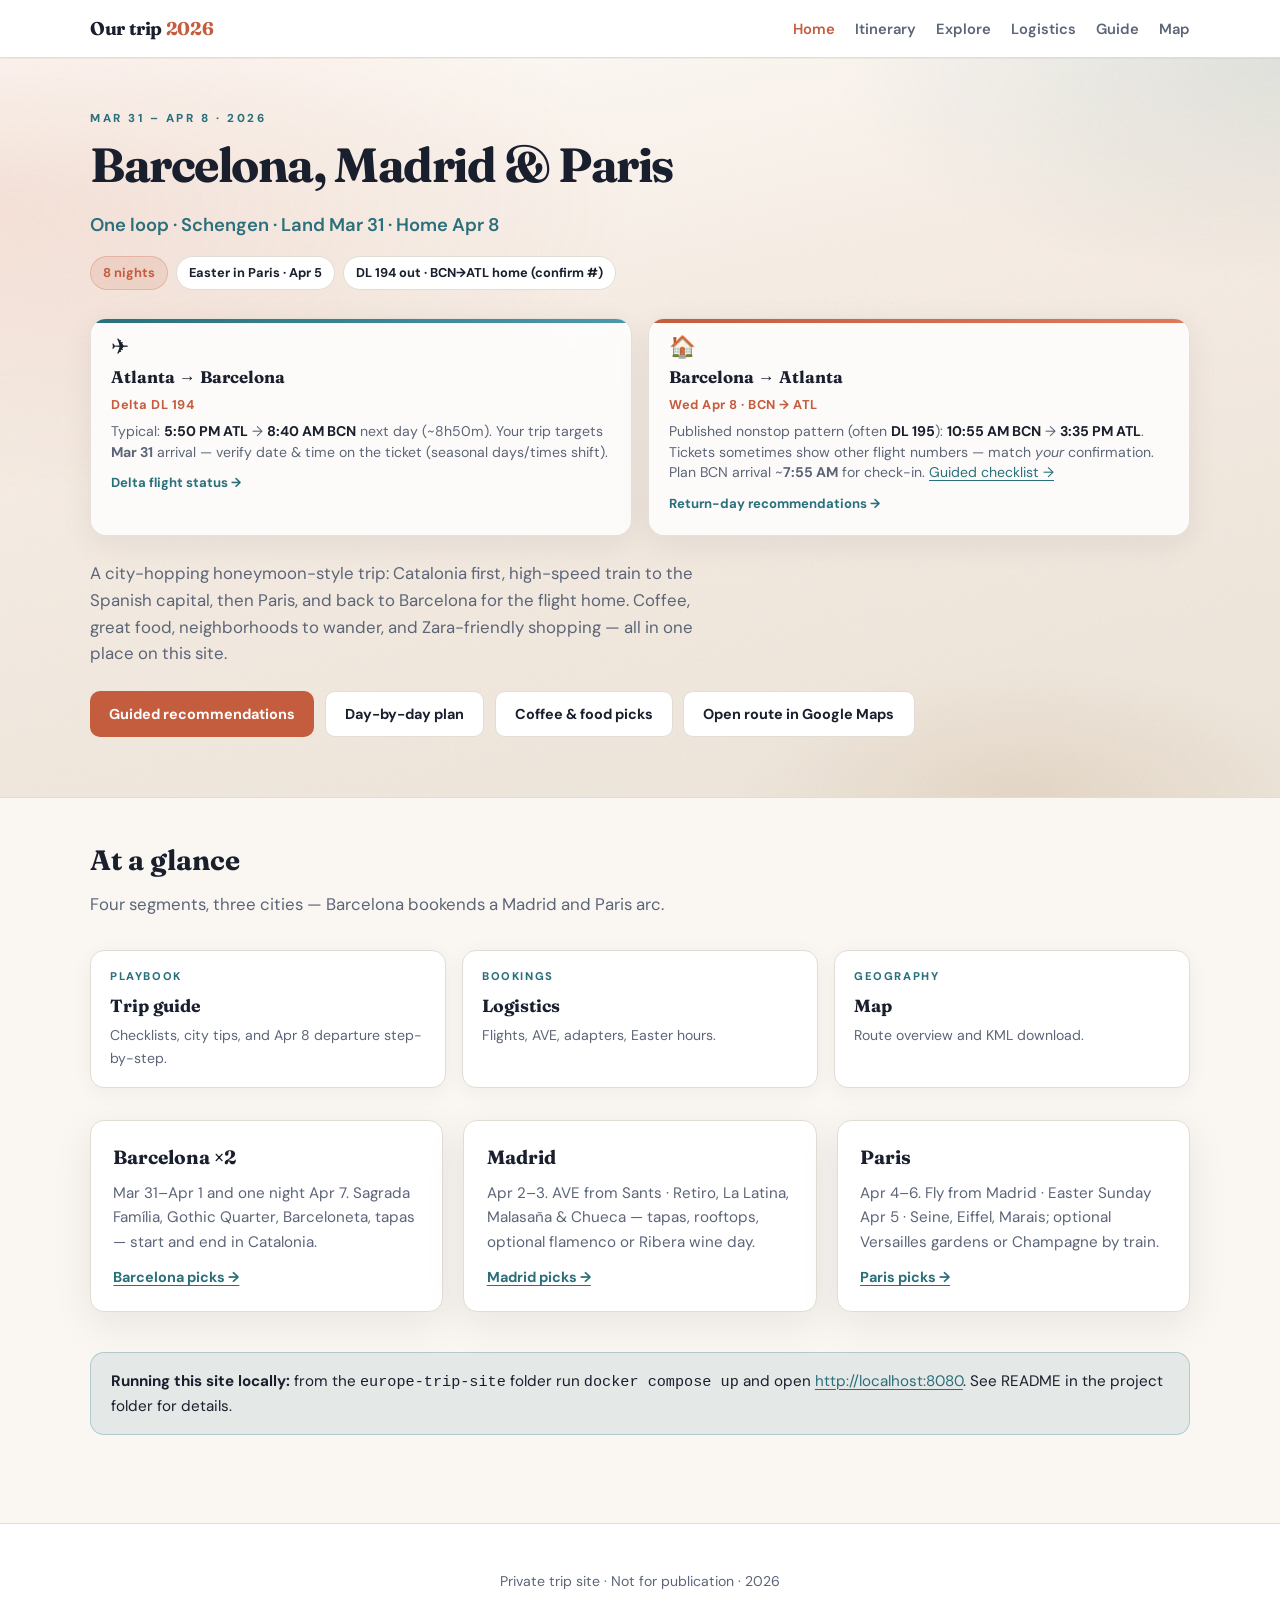
==== public/index.html @ 6568777d "Add web-sourced flight times (FlightMapper): DL194, DL195 BCN-ATL; clarify DL95 vs DL195 Made-with: " ====
<!DOCTYPE html>
<html lang="en">
<head>
  <meta charset="UTF-8" />
  <meta name="viewport" content="width=device-width, initial-scale=1" />
  <meta name="description" content="Barcelona, Madrid & Paris — Mar 31–Apr 8. Itinerary, spots, and logistics." />
  <title>Our trip — Barcelona · Madrid · Paris</title>
  <link rel="preconnect" href="https://fonts.googleapis.com" />
  <link rel="preconnect" href="https://fonts.gstatic.com" crossorigin />
  <link href="https://fonts.googleapis.com/css2?family=DM+Sans:ital,opsz,wght@0,9..40,400;0,9..40,600;0,9..40,700&family=Fraunces:opsz,wght@9..144,600;9..144,700&display=swap" rel="stylesheet" />
  <link rel="stylesheet" href="css/main.css" />
</head>
<body>
  <header class="site-header">
    <div class="site-header__inner">
      <a class="logo" href="index.html">Our trip <span>2026</span></a>
      <button type="button" class="nav-toggle" aria-expanded="false" aria-controls="site-nav">Menu</button>
      <nav class="site-nav" id="site-nav" aria-label="Main">
        <ul>
          <li><a href="index.html" aria-current="page">Home</a></li>
          <li><a href="itinerary.html">Itinerary</a></li>
          <li><a href="explore.html">Explore</a></li>
          <li><a href="logistics.html">Logistics</a></li>
          <li><a href="guide.html">Guide</a></li>
          <li><a href="map.html">Map</a></li>
        </ul>
      </nav>
    </div>
  </header>

  <section class="hero hero--rich">
    <div class="wrap">
      <p class="hero__eyebrow">Mar 31 – Apr 8 · 2026</p>
      <h1>Barcelona, Madrid &amp; Paris</h1>
      <p class="hero__route">One loop · Schengen · Land Mar 31 · Home Apr 8</p>
      <div class="hero__meta">
        <span class="tag tag--accent">8 nights</span>
        <span class="tag">Easter in Paris · Apr 5</span>
        <span class="tag">DL 194 out · BCN→ATL home (confirm #)</span>
      </div>
      <div class="hero__flights" aria-label="Main flights">
        <article class="flight-card flight-card--out">
          <div class="flight-card__icon" aria-hidden="true">✈</div>
          <div class="flight-card__route">Atlanta → Barcelona</div>
          <div class="flight-card__meta">Delta DL 194</div>
          <p class="flight-card__detail">Typical: <strong style="color:var(--ink)">5:50 PM ATL</strong> → <strong style="color:var(--ink)">8:40 AM BCN</strong> next day (~8h50m). Your trip targets <strong>Mar 31</strong> arrival — verify date &amp; time on the ticket (seasonal days/times shift).</p>
          <a class="flight-card__link" href="https://www.delta.com/flight-status/search" target="_blank" rel="noopener">Delta flight status →</a>
        </article>
        <article class="flight-card flight-card--home">
          <div class="flight-card__icon" aria-hidden="true">🏠</div>
          <div class="flight-card__route">Barcelona → Atlanta</div>
          <div class="flight-card__meta">Wed Apr 8 · BCN → ATL</div>
          <p class="flight-card__detail">Published nonstop pattern (often <strong style="color:var(--ink)">DL 195</strong>): <strong style="color:var(--ink)">10:55 AM BCN</strong> → <strong style="color:var(--ink)">3:35 PM ATL</strong>. Tickets sometimes show other flight numbers — match <em>your</em> confirmation. Plan BCN arrival ~<strong>7:55 AM</strong> for check-in. <a href="guide.html#apr8">Guided checklist →</a></p>
          <a class="flight-card__link" href="guide.html#apr8">Return-day recommendations →</a>
        </article>
      </div>
      <p class="hero__lead">
        A city-hopping honeymoon-style trip: Catalonia first, high-speed train to the Spanish capital, then Paris, and back to Barcelona for the flight home. Coffee, great food, neighborhoods to wander, and Zara-friendly shopping — all in one place on this site.
      </p>
      <div class="btn-row">
        <a class="btn btn--primary" href="guide.html">Guided recommendations</a>
        <a class="btn btn--ghost" href="itinerary.html">Day-by-day plan</a>
        <a class="btn btn--ghost" href="explore.html">Coffee &amp; food picks</a>
        <a class="btn btn--ghost" href="https://www.google.com/maps/dir/Barcelona,+Spain/Madrid,+Spain/Paris,+France/Barcelona,+Spain" target="_blank" rel="noopener">Open route in Google Maps</a>
      </div>
    </div>
  </section>

  <main>
    <div class="wrap">
      <h2 class="section-title">At a glance</h2>
      <p class="section-lead">Four segments, three cities — Barcelona bookends a Madrid and Paris arc.</p>

      <div class="index-strip">
        <a class="strip-card" href="guide.html">
          <div class="strip-card__label">Playbook</div>
          <div class="strip-card__title">Trip guide</div>
          <p>Checklists, city tips, and Apr 8 departure step-by-step.</p>
        </a>
        <a class="strip-card" href="logistics.html">
          <div class="strip-card__label">Bookings</div>
          <div class="strip-card__title">Logistics</div>
          <p>Flights, AVE, adapters, Easter hours.</p>
        </a>
        <a class="strip-card" href="map.html">
          <div class="strip-card__label">Geography</div>
          <div class="strip-card__title">Map</div>
          <p>Route overview and KML download.</p>
        </a>
      </div>

      <div class="grid-3">
        <article class="card">
          <h3>Barcelona ×2</h3>
          <p>Mar 31–Apr 1 and one night Apr 7. Sagrada Família, Gothic Quarter, Barceloneta, tapas — start and end in Catalonia.</p>
          <a class="card__link" href="explore.html#barcelona">Barcelona picks →</a>
        </article>
        <article class="card">
          <h3>Madrid</h3>
          <p>Apr 2–3. AVE from Sants · Retiro, La Latina, Malasaña &amp; Chueca — tapas, rooftops, optional flamenco or Ribera wine day.</p>
          <a class="card__link" href="explore.html#madrid">Madrid picks →</a>
        </article>
        <article class="card">
          <h3>Paris</h3>
          <p>Apr 4–6. Fly from Madrid · Easter Sunday Apr 5 · Seine, Eiffel, Marais; optional Versailles gardens or Champagne by train.</p>
          <a class="card__link" href="explore.html#paris">Paris picks →</a>
        </article>
      </div>

      <div class="callout callout--info">
        <strong>Running this site locally:</strong> from the <code>europe-trip-site</code> folder run <code>docker compose up</code> and open <a href="http://localhost:8080">http://localhost:8080</a>. See README in the project folder for details.
      </div>
    </div>
  </main>

  <footer class="site-footer">
    <div class="wrap">
      <p>Private trip site · Not for publication · <span id="js-year"></span></p>
    </div>
  </footer>
  <script src="js/main.js"></script>
</body>
</html>
---- public/css/main.css ----
/* Europe trip — editorial travel site */
:root {
  --bg: #faf7f2;
  --bg-card: #ffffff;
  --ink: #1a1f2e;
  --muted: #5c6578;
  --line: #e2ddd4;
  --accent: #c45c3e;
  --accent-soft: rgba(196, 92, 62, 0.12);
  --sea: #2a6f7c;
  --gold: #b8956a;
  --radius: 14px;
  --shadow: 0 12px 40px rgba(26, 31, 46, 0.08);
  --font: "DM Sans", system-ui, sans-serif;
  --font-display: "Fraunces", Georgia, serif;
  --max: 1100px;
}

*,
*::before,
*::after {
  box-sizing: border-box;
}

html {
  scroll-behavior: smooth;
}

body {
  margin: 0;
  font-family: var(--font);
  font-size: 1.05rem;
  line-height: 1.6;
  color: var(--ink);
  background: var(--bg);
  min-height: 100vh;
}

a {
  color: var(--sea);
  text-decoration-thickness: 1px;
  text-underline-offset: 3px;
}

a:hover {
  color: var(--accent);
}

img {
  max-width: 100%;
  height: auto;
}

.wrap {
  width: min(100% - 2rem, var(--max));
  margin-inline: auto;
}

/* Header */
.site-header {
  background: var(--bg-card);
  border-bottom: 1px solid var(--line);
  position: sticky;
  top: 0;
  z-index: 50;
  box-shadow: 0 1px 0 rgba(0, 0, 0, 0.04);
}

.site-header__inner {
  display: flex;
  align-items: center;
  justify-content: space-between;
  gap: 1rem;
  padding: 0.85rem 0;
  width: min(100% - 2rem, var(--max));
  margin-inline: auto;
}

.logo {
  font-family: var(--font-display);
  font-weight: 700;
  font-size: 1.15rem;
  color: var(--ink);
  text-decoration: none;
  letter-spacing: -0.02em;
}

.logo span {
  color: var(--accent);
}

.nav-toggle {
  display: none;
  border: 1px solid var(--line);
  background: var(--bg);
  padding: 0.5rem 0.75rem;
  border-radius: 8px;
  font-size: 0.85rem;
  cursor: pointer;
}

.site-nav ul {
  list-style: none;
  margin: 0;
  padding: 0;
  display: flex;
  flex-wrap: wrap;
  gap: 0.25rem 1.25rem;
}

.site-nav a {
  font-weight: 600;
  font-size: 0.92rem;
  color: var(--muted);
  text-decoration: none;
}

.site-nav a:hover,
.site-nav a[aria-current="page"] {
  color: var(--accent);
}

@media (max-width: 768px) {
  .nav-toggle {
    display: block;
  }
  .site-nav {
    display: none;
    position: absolute;
    left: 0;
    right: 0;
    top: 100%;
    background: var(--bg-card);
    border-bottom: 1px solid var(--line);
    padding: 1rem;
  }
  .site-nav.is-open {
    display: block;
  }
  .site-nav ul {
    flex-direction: column;
    gap: 0.5rem;
  }
}

/* Hero */
.hero {
  position: relative;
  padding: 3rem 0 3.5rem;
  background: linear-gradient(165deg, #fff 0%, #f3ebe3 45%, #e8dfd4 100%);
  border-bottom: 1px solid var(--line);
  overflow: hidden;
}

.hero--rich {
  padding: 3.25rem 0 3.75rem;
  background:
    radial-gradient(ellipse 90% 70% at 0% 20%, rgba(196, 92, 62, 0.14), transparent 55%),
    radial-gradient(ellipse 70% 60% at 100% 0%, rgba(42, 111, 124, 0.12), transparent 50%),
    radial-gradient(ellipse 50% 40% at 80% 100%, rgba(184, 149, 106, 0.18), transparent 45%),
    linear-gradient(168deg, #fffcf8 0%, #f5ebe2 40%, #ebe3d8 100%);
}

.hero--rich::before {
  content: "";
  position: absolute;
  inset: 0;
  background-image: url("data:image/svg+xml,%3Csvg viewBox='0 0 256 256' xmlns='http://www.w3.org/2000/svg'%3E%3Cfilter id='n'%3E%3CfeTurbulence type='fractalNoise' baseFrequency='0.85' numOctaves='4' stitchTiles='stitch'/%3E%3C/filter%3E%3Crect width='100%25' height='100%25' filter='url(%23n)' opacity='0.04'/%3E%3C/svg%3E");
  pointer-events: none;
  opacity: 0.7;
}

.hero--rich .wrap {
  position: relative;
  z-index: 1;
}

.hero__eyebrow {
  font-size: 0.72rem;
  font-weight: 800;
  letter-spacing: 0.22em;
  text-transform: uppercase;
  color: var(--sea);
  margin: 0 0 0.65rem;
}

.hero__flights {
  display: grid;
  grid-template-columns: repeat(auto-fit, minmax(240px, 1fr));
  gap: 1rem;
  margin: 1.75rem 0 1.5rem;
}

.flight-card {
  background: rgba(255, 255, 255, 0.82);
  backdrop-filter: blur(10px);
  border-radius: 16px;
  padding: 1.15rem 1.25rem 1.2rem;
  border: 1px solid rgba(226, 221, 212, 0.9);
  box-shadow: 0 8px 32px rgba(26, 31, 46, 0.07);
  position: relative;
  overflow: hidden;
}

.flight-card::before {
  content: "";
  position: absolute;
  top: 0;
  left: 0;
  right: 0;
  height: 4px;
  border-radius: 16px 16px 0 0;
}

.flight-card--out::before {
  background: linear-gradient(90deg, var(--sea), #4a9aaa);
}

.flight-card--home::before {
  background: linear-gradient(90deg, var(--accent), #e0785a);
}

.flight-card__icon {
  font-size: 1.35rem;
  line-height: 1;
  margin-bottom: 0.35rem;
}

.flight-card__route {
  font-family: var(--font-display);
  font-weight: 700;
  font-size: 1.05rem;
  color: var(--ink);
  margin-bottom: 0.25rem;
}

.flight-card__meta {
  font-size: 0.8rem;
  font-weight: 700;
  color: var(--accent);
  letter-spacing: 0.04em;
  margin-bottom: 0.35rem;
}

.flight-card__detail {
  font-size: 0.88rem;
  color: var(--muted);
  line-height: 1.45;
  margin: 0;
}

.flight-card__link {
  display: inline-block;
  margin-top: 0.65rem;
  font-size: 0.82rem;
  font-weight: 700;
  text-decoration: none;
  color: var(--sea);
}

.flight-card__link:hover {
  color: var(--accent);
}

.hero h1 {
  font-family: var(--font-display);
  font-size: clamp(2rem, 5vw, 3rem);
  font-weight: 700;
  line-height: 1.12;
  margin: 0 0 1rem;
  letter-spacing: -0.03em;
}

.hero__route {
  font-size: 1.15rem;
  font-weight: 600;
  color: var(--sea);
  margin-bottom: 1rem;
}

.hero__meta {
  display: flex;
  flex-wrap: wrap;
  gap: 0.5rem;
  margin-bottom: 1.5rem;
}

.tag {
  display: inline-block;
  padding: 0.35rem 0.75rem;
  border-radius: 999px;
  font-size: 0.8rem;
  font-weight: 700;
  background: var(--bg-card);
  border: 1px solid var(--line);
  color: var(--ink);
}

.tag--accent {
  background: var(--accent-soft);
  border-color: rgba(196, 92, 62, 0.25);
  color: var(--accent);
}

.hero__lead {
  max-width: 38rem;
  color: var(--muted);
  margin-bottom: 1.5rem;
}

.btn-row {
  display: flex;
  flex-wrap: wrap;
  gap: 0.65rem;
}

.btn {
  display: inline-flex;
  align-items: center;
  justify-content: center;
  padding: 0.65rem 1.2rem;
  border-radius: 10px;
  font-weight: 700;
  font-size: 0.9rem;
  text-decoration: none;
  border: none;
  cursor: pointer;
}

.btn--primary {
  background: var(--accent);
  color: #fff;
}

.btn--primary:hover {
  filter: brightness(1.05);
  color: #fff;
}

.btn--ghost {
  background: var(--bg-card);
  color: var(--ink);
  border: 1px solid var(--line);
}

.btn--ghost:hover {
  border-color: var(--accent);
  color: var(--accent);
}

/* Sections */
main {
  padding: 2.5rem 0 4rem;
}

.section-title {
  font-family: var(--font-display);
  font-size: 1.75rem;
  font-weight: 700;
  margin: 0 0 0.5rem;
}

.section-lead {
  color: var(--muted);
  margin: 0 0 1.75rem;
  max-width: 40rem;
}

/* Cards grid */
.grid-3 {
  display: grid;
  grid-template-columns: repeat(auto-fit, minmax(260px, 1fr));
  gap: 1.25rem;
  margin-bottom: 2.5rem;
}

.card {
  background: var(--bg-card);
  border-radius: var(--radius);
  border: 1px solid var(--line);
  padding: 1.35rem 1.4rem;
  box-shadow: var(--shadow);
  display: flex;
  flex-direction: column;
  gap: 0.5rem;
}

.card h3 {
  font-family: var(--font-display);
  font-size: 1.2rem;
  margin: 0;
}

.card p {
  margin: 0;
  color: var(--muted);
  font-size: 0.95rem;
  flex: 1;
}

.card__link {
  font-weight: 700;
  font-size: 0.9rem;
  margin-top: 0.25rem;
}

/* Timeline itinerary */
.timeline {
  position: relative;
  padding-left: 0;
  list-style: none;
  margin: 0;
}

.timeline-item {
  display: grid;
  grid-template-columns: 7.5rem 1fr;
  gap: 1rem 1.5rem;
  padding: 1.25rem 0;
  border-bottom: 1px solid var(--line);
}

@media (max-width: 600px) {
  .timeline-item {
    grid-template-columns: 1fr;
    gap: 0.35rem;
  }
}

.timeline-item:last-child {
  border-bottom: none;
}

.timeline-item__date {
  font-weight: 800;
  font-size: 0.85rem;
  color: var(--accent);
  text-transform: uppercase;
  letter-spacing: 0.04em;
}

.timeline-item__where {
  font-weight: 700;
  font-size: 1.05rem;
  margin-bottom: 0.35rem;
}

.timeline-item__body {
  color: var(--muted);
  font-size: 0.95rem;
}

.timeline-item__body strong {
  color: var(--ink);
}

/* Tables */
.table-wrap {
  overflow-x: auto;
  border-radius: var(--radius);
  border: 1px solid var(--line);
  background: var(--bg-card);
  margin: 1.5rem 0;
  box-shadow: var(--shadow);
}

table {
  width: 100%;
  border-collapse: collapse;
  font-size: 0.92rem;
}

th,
td {
  padding: 0.75rem 1rem;
  text-align: left;
  border-bottom: 1px solid var(--line);
}

th {
  background: var(--bg);
  font-weight: 800;
  font-size: 0.75rem;
  text-transform: uppercase;
  letter-spacing: 0.06em;
  color: var(--muted);
}

tr:last-child td {
  border-bottom: none;
}

/* City explore blocks */
.city-block {
  margin-bottom: 2.5rem;
  padding: 1.5rem 1.75rem;
  background: var(--bg-card);
  border-radius: var(--radius);
  border: 1px solid var(--line);
  box-shadow: var(--shadow);
}

.city-block h2 {
  font-family: var(--font-display);
  font-size: 1.45rem;
  margin: 0 0 1.25rem;
  padding-bottom: 0.75rem;
  border-bottom: 3px solid var(--gold);
}

.cat {
  margin-bottom: 1.25rem;
}

.cat:last-child {
  margin-bottom: 0;
}

.cat__label {
  font-size: 0.72rem;
  font-weight: 800;
  letter-spacing: 0.14em;
  text-transform: uppercase;
  color: var(--sea);
  margin-bottom: 0.5rem;
}

.spot-list {
  list-style: none;
  margin: 0;
  padding: 0;
  display: flex;
  flex-direction: column;
  gap: 0.4rem;
}

.spot-list a {
  display: block;
  padding: 0.45rem 0.65rem;
  border-radius: 8px;
  background: var(--bg);
  font-weight: 600;
  font-size: 0.92rem;
  text-decoration: none;
  color: var(--ink);
  border: 1px solid transparent;
}

.spot-list a:hover {
  border-color: var(--line);
  background: var(--bg-card);
  color: var(--accent);
}

.spot-list small {
  display: block;
  font-weight: 500;
  color: var(--muted);
  font-size: 0.8rem;
  margin-top: 0.15rem;
}

/* Callout */
.callout {
  padding: 1rem 1.25rem;
  border-radius: var(--radius);
  background: var(--accent-soft);
  border: 1px solid rgba(196, 92, 62, 0.2);
  margin: 1.5rem 0;
  font-size: 0.95rem;
}

.callout--info {
  background: rgba(42, 111, 124, 0.1);
  border-color: rgba(42, 111, 124, 0.25);
}

/* Checklist */
.checklist {
  list-style: none;
  padding: 0;
  margin: 1rem 0;
}

.checklist li {
  padding: 0.5rem 0 0.5rem 1.75rem;
  position: relative;
  border-bottom: 1px solid var(--line);
}

.checklist li::before {
  content: "☐";
  position: absolute;
  left: 0;
  color: var(--gold);
  font-size: 1rem;
}

/* Map embed */
.map-frame {
  border-radius: var(--radius);
  overflow: hidden;
  border: 1px solid var(--line);
  height: 420px;
  box-shadow: var(--shadow);
  margin: 1.5rem 0;
}

.map-frame iframe {
  width: 100%;
  height: 100%;
  border: 0;
}

/* Footer */
.site-footer {
  padding: 2rem 0;
  border-top: 1px solid var(--line);
  background: var(--bg-card);
  color: var(--muted);
  font-size: 0.88rem;
  text-align: center;
}

.site-footer a {
  font-weight: 600;
}

/* Page header inner pages */
.page-hero {
  padding: 2rem 0 1.5rem;
  border-bottom: 1px solid var(--line);
  margin-bottom: 2rem;
  background: linear-gradient(180deg, #fff, var(--bg));
}

.page-hero h1 {
  font-family: var(--font-display);
  font-size: clamp(1.75rem, 4vw, 2.35rem);
  margin: 0 0 0.5rem;
}

.page-hero p {
  margin: 0;
  color: var(--muted);
  max-width: 36rem;
}

.page-hero--rich {
  background:
    radial-gradient(ellipse 80% 60% at 100% 0%, rgba(196, 92, 62, 0.08), transparent 50%),
    linear-gradient(180deg, #fff, var(--bg));
}

/* Guided recommendations (guide.html) */
.guide-toc {
  display: flex;
  flex-wrap: wrap;
  gap: 0.5rem;
  margin: 1.5rem 0 2rem;
  padding: 0;
  list-style: none;
}

.guide-toc a {
  display: inline-block;
  padding: 0.45rem 0.9rem;
  border-radius: 999px;
  font-size: 0.82rem;
  font-weight: 700;
  background: var(--bg-card);
  border: 1px solid var(--line);
  text-decoration: none;
  color: var(--ink);
}

.guide-toc a:hover {
  border-color: var(--accent);
  color: var(--accent);
}

.guide-block {
  margin-bottom: 2.75rem;
  padding: 1.75rem 1.85rem;
  background: var(--bg-card);
  border-radius: 18px;
  border: 1px solid var(--line);
  box-shadow: var(--shadow);
  scroll-margin-top: 5rem;
}

.guide-block h2 {
  font-family: var(--font-display);
  font-size: 1.5rem;
  margin: 0 0 0.35rem;
  display: flex;
  align-items: center;
  gap: 0.5rem;
}

.guide-block .guide-kicker {
  font-size: 0.75rem;
  font-weight: 800;
  letter-spacing: 0.12em;
  text-transform: uppercase;
  color: var(--gold);
  margin: 0 0 1rem;
}

.rec-list {
  margin: 0.75rem 0 0;
  padding-left: 1.2rem;
  color: var(--muted);
}

.rec-list li {
  margin-bottom: 0.65rem;
  padding-left: 0.25rem;
}

.rec-list li strong {
  color: var(--ink);
}

.rec-list--nums {
  list-style: decimal;
  padding-left: 1.35rem;
}

.guide-highlight {
  margin-top: 1.25rem;
  padding: 1.1rem 1.2rem;
  border-radius: 14px;
  background: linear-gradient(135deg, rgba(42, 111, 124, 0.08), rgba(196, 92, 62, 0.06));
  border: 1px solid var(--line);
}

.guide-highlight h3 {
  font-family: var(--font-display);
  font-size: 1.15rem;
  margin: 0 0 0.5rem;
  color: var(--ink);
}

.guide-highlight p {
  margin: 0;
  font-size: 0.95rem;
  color: var(--muted);
}

.card--accent {
  border-color: rgba(196, 92, 62, 0.25);
  background: linear-gradient(180deg, #fffefb 0%, var(--bg-card) 100%);
}

.index-strip {
  display: grid;
  grid-template-columns: repeat(auto-fit, minmax(200px, 1fr));
  gap: 1rem;
  margin: 2rem 0;
}

.strip-card {
  padding: 1.1rem 1.2rem;
  border-radius: 14px;
  background: var(--bg-card);
  border: 1px solid var(--line);
  text-decoration: none;
  color: inherit;
  transition: transform 0.2s, box-shadow 0.2s;
  box-shadow: 0 4px 20px rgba(26, 31, 46, 0.05);
}

.strip-card:hover {
  transform: translateY(-2px);
  box-shadow: 0 12px 36px rgba(26, 31, 46, 0.1);
  color: inherit;
}

.strip-card__label {
  font-size: 0.7rem;
  font-weight: 800;
  letter-spacing: 0.14em;
  text-transform: uppercase;
  color: var(--sea);
  margin-bottom: 0.35rem;
}

.strip-card__title {
  font-family: var(--font-display);
  font-weight: 700;
  font-size: 1.1rem;
  margin: 0 0 0.25rem;
  color: var(--ink);
}

.strip-card p {
  margin: 0;
  font-size: 0.88rem;
  color: var(--muted);
}

@media print {
  .site-header,
  .nav-toggle,
  .btn-row,
  .site-footer {
    display: none !important;
  }
  body {
    background: #fff;
  }
  .card,
  .city-block {
    box-shadow: none;
    break-inside: avoid;
  }
}
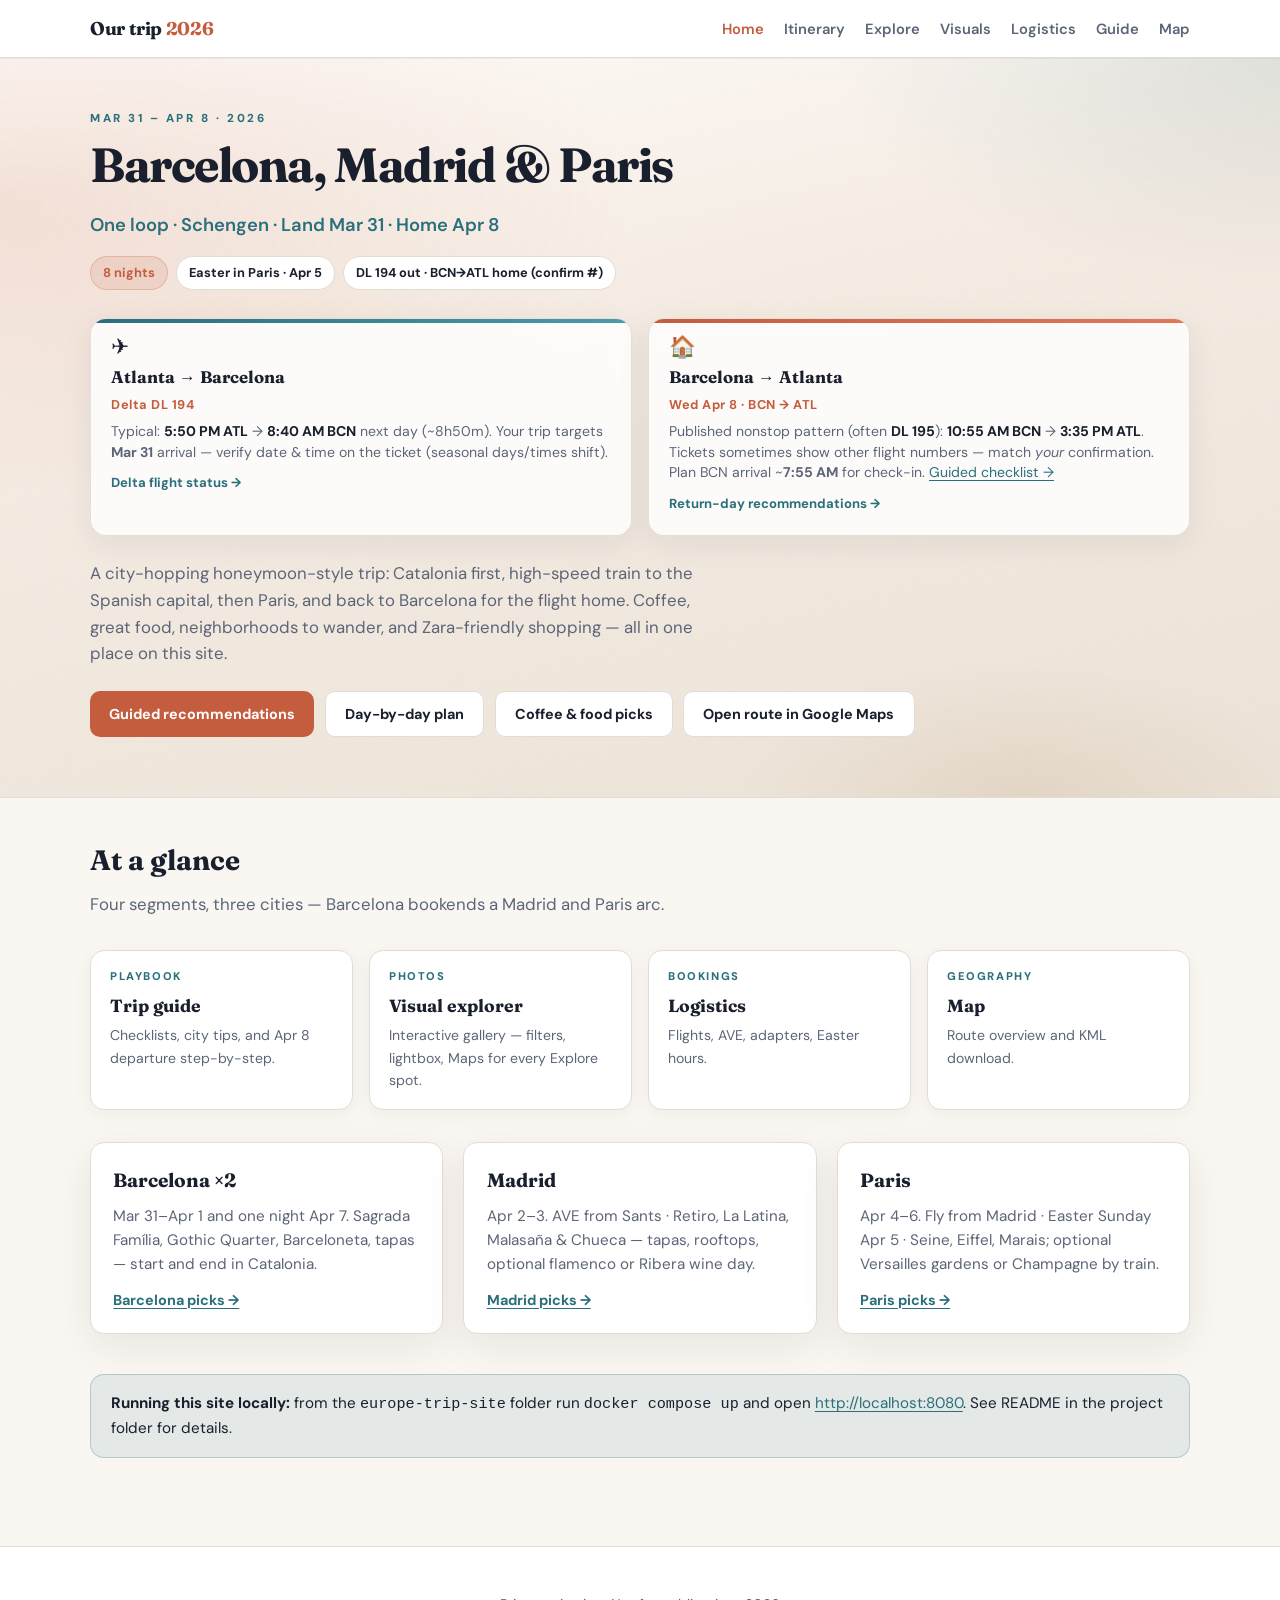
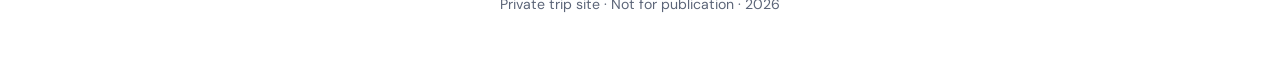
==== commit 04ebc3f7: "Add interactive Visual explorer: gallery, filters, lightbox, Unsplash pools for all Explore spots Ma" ====
--- a/public/index.html
+++ b/public/index.html
@@ -20,6 +20,7 @@
           <li><a href="index.html" aria-current="page">Home</a></li>
           <li><a href="itinerary.html">Itinerary</a></li>
           <li><a href="explore.html">Explore</a></li>
+          <li><a href="visuals.html">Visuals</a></li>
           <li><a href="logistics.html">Logistics</a></li>
           <li><a href="guide.html">Guide</a></li>
           <li><a href="map.html">Map</a></li>
@@ -77,6 +78,11 @@
           <div class="strip-card__title">Trip guide</div>
           <p>Checklists, city tips, and Apr 8 departure step-by-step.</p>
         </a>
+        <a class="strip-card" href="visuals.html">
+          <div class="strip-card__label">Photos</div>
+          <div class="strip-card__title">Visual explorer</div>
+          <p>Interactive gallery — filters, lightbox, Maps for every Explore spot.</p>
+        </a>
         <a class="strip-card" href="logistics.html">
           <div class="strip-card__label">Bookings</div>
           <div class="strip-card__title">Logistics</div>
--- a/public/css/main.css
+++ b/public/css/main.css
@@ -800,6 +800,32 @@
   color: var(--muted);
 }
 
+/* Explore → Visuals CTA */
+.explore-visual-cta {
+  display: flex;
+  flex-wrap: wrap;
+  align-items: center;
+  justify-content: space-between;
+  gap: 1rem;
+  padding: 1.25rem 1.4rem;
+  margin-bottom: 2rem;
+  border-radius: 16px;
+  background: linear-gradient(125deg, rgba(42, 111, 124, 0.12), rgba(196, 92, 62, 0.1));
+  border: 1px solid var(--line);
+  box-shadow: var(--shadow);
+}
+
+.explore-visual-cta p {
+  margin: 0;
+  max-width: 36rem;
+  color: var(--muted);
+  font-size: 0.95rem;
+}
+
+.explore-visual-cta strong {
+  color: var(--ink);
+}
+
 @media print {
   .site-header,
   .nav-toggle,
@@ -815,4 +841,7 @@
     box-shadow: none;
     break-inside: avoid;
   }
-}
+  .explore-visual-cta {
+    display: none !important;
+  }
+}
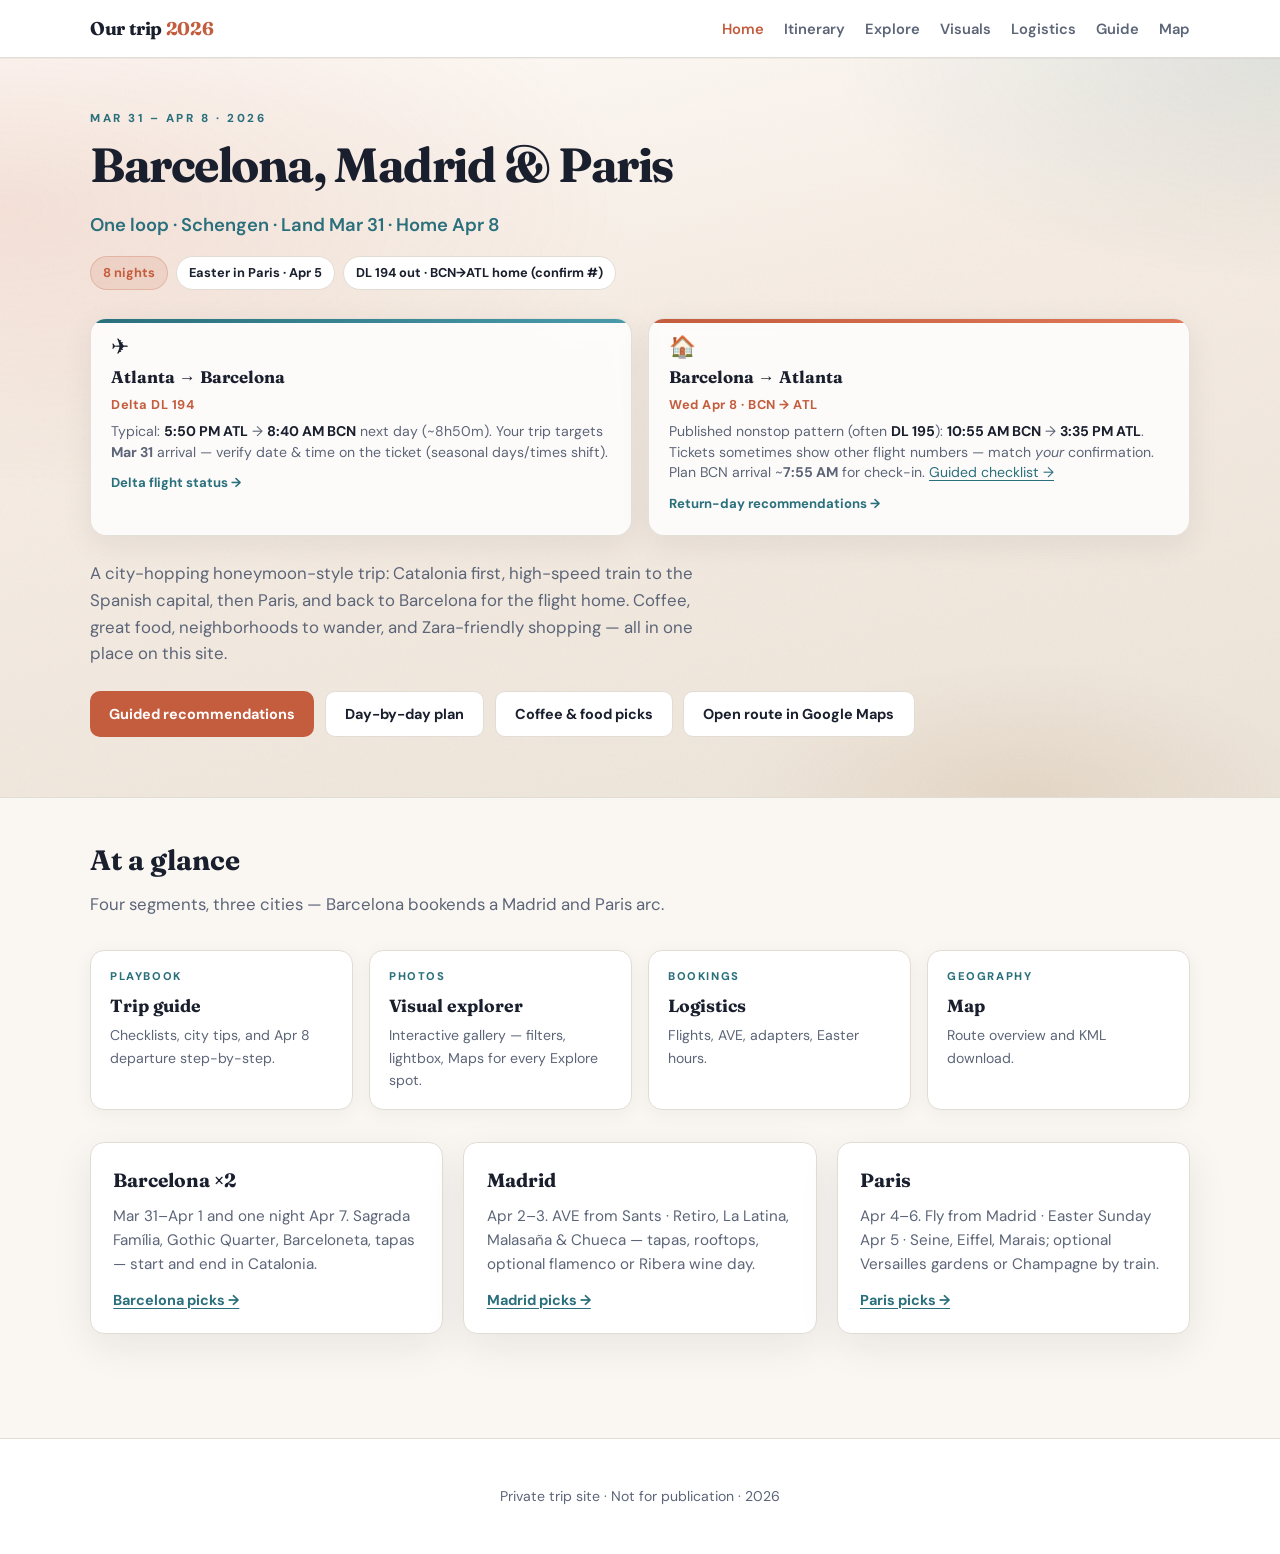
==== commit a457f329: "Remove local Docker disclaimer from home page Made-with: Cursor" ====
--- a/public/index.html
+++ b/public/index.html
@@ -112,10 +112,6 @@
           <a class="card__link" href="explore.html#paris">Paris picks →</a>
         </article>
       </div>
-
-      <div class="callout callout--info">
-        <strong>Running this site locally:</strong> from the <code>europe-trip-site</code> folder run <code>docker compose up</code> and open <a href="http://localhost:8080">http://localhost:8080</a>. See README in the project folder for details.
-      </div>
     </div>
   </main>
 
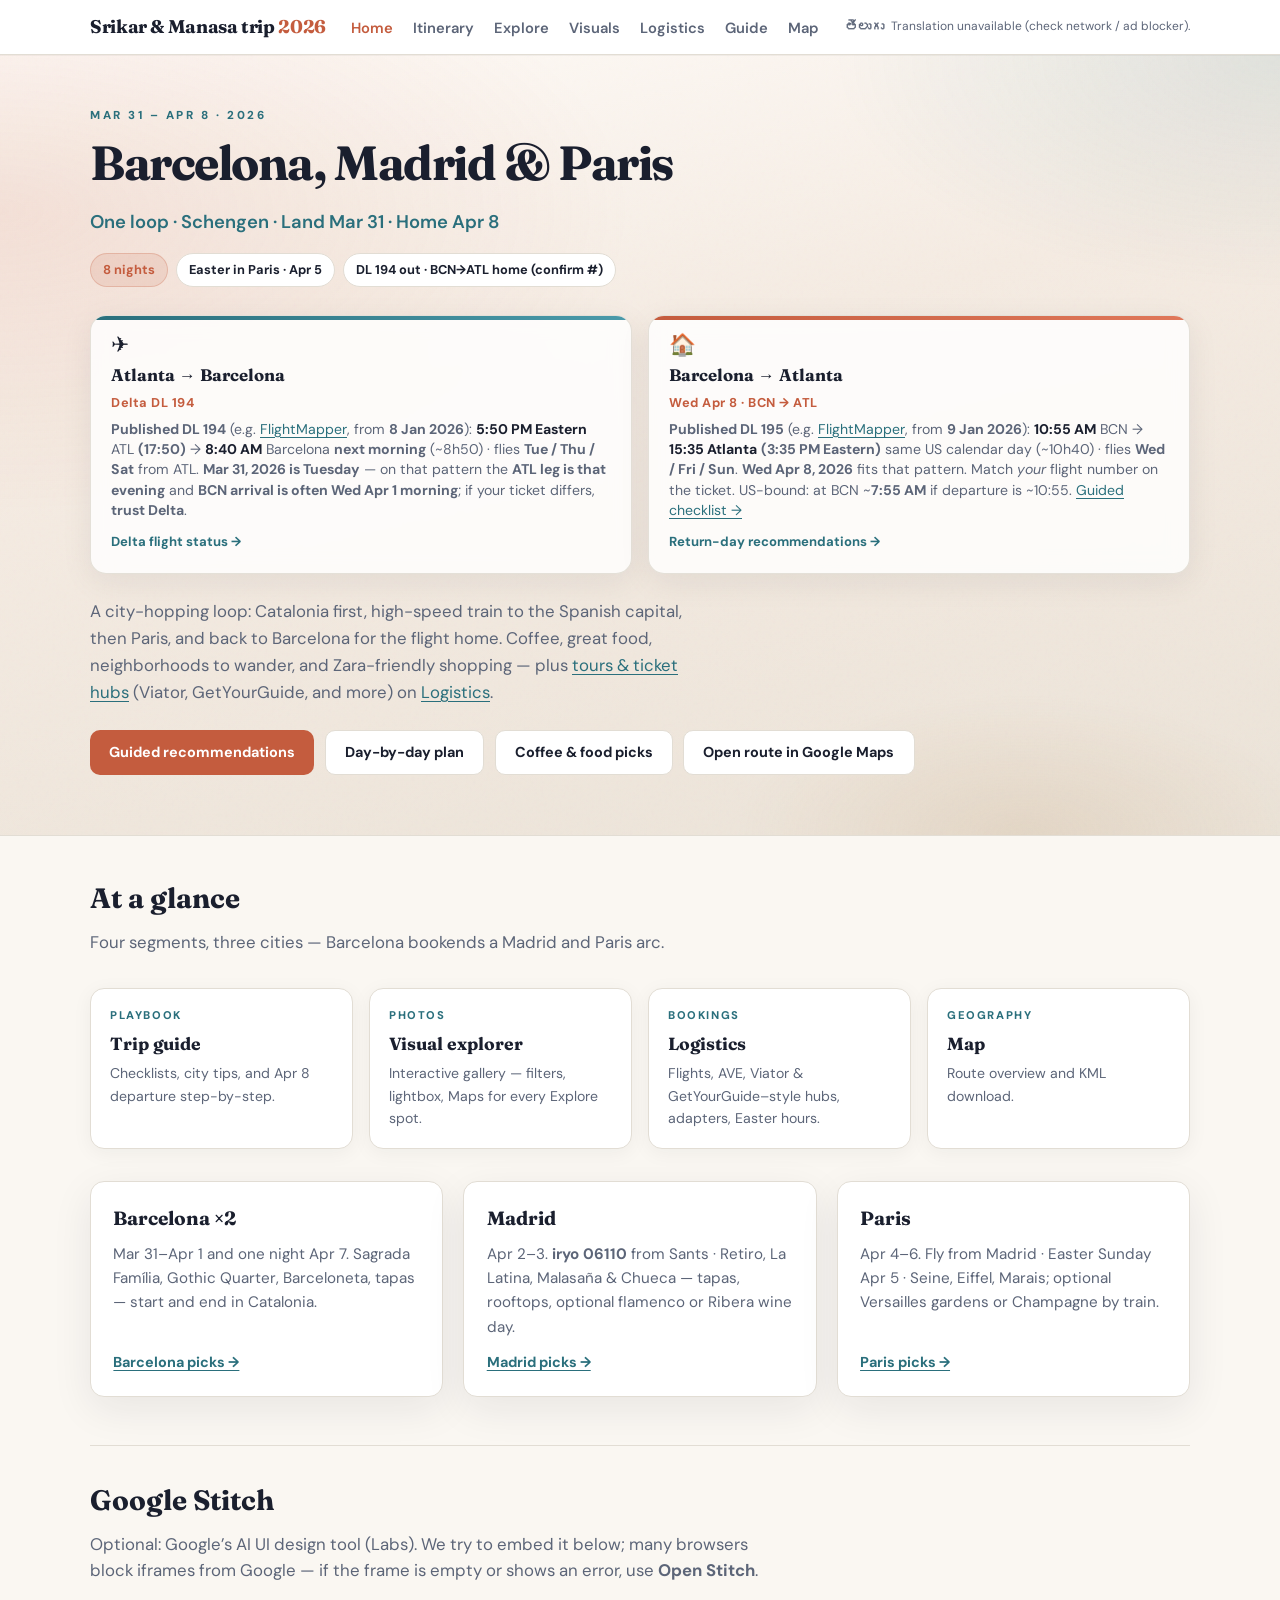
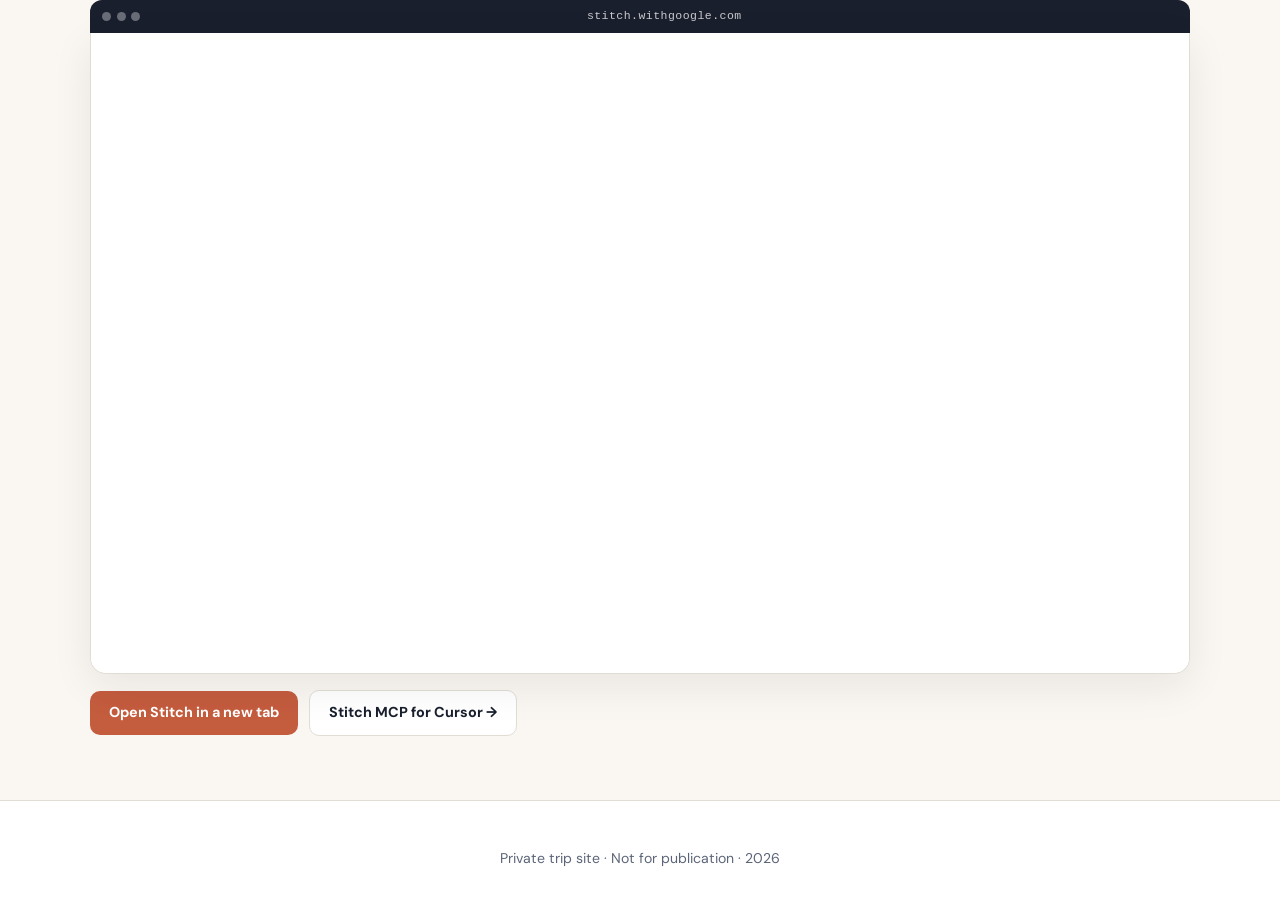
==== commit ffd5671e: "Add HTTP Basic Auth for Docker nginx; sync public site, design export, and docs. Made-with: Cursor" ====
--- a/public/index.html
+++ b/public/index.html
@@ -3,8 +3,8 @@
 <head>
   <meta charset="UTF-8" />
   <meta name="viewport" content="width=device-width, initial-scale=1" />
-  <meta name="description" content="Barcelona, Madrid & Paris — Mar 31–Apr 8. Itinerary, spots, and logistics." />
-  <title>Our trip — Barcelona · Madrid · Paris</title>
+  <meta name="description" content="Srikar &amp; Manasa — Barcelona, Madrid &amp; Paris — Mar 31–Apr 8. Itinerary, spots, and logistics." />
+  <title>Srikar &amp; Manasa trip — Barcelona · Madrid · Paris</title>
   <link rel="preconnect" href="https://fonts.googleapis.com" />
   <link rel="preconnect" href="https://fonts.gstatic.com" crossorigin />
   <link href="https://fonts.googleapis.com/css2?family=DM+Sans:ital,opsz,wght@0,9..40,400;0,9..40,600;0,9..40,700&family=Fraunces:opsz,wght@9..144,600;9..144,700&display=swap" rel="stylesheet" />
@@ -13,7 +13,7 @@
 <body>
   <header class="site-header">
     <div class="site-header__inner">
-      <a class="logo" href="index.html">Our trip <span>2026</span></a>
+      <a class="logo" href="index.html">Srikar &amp; Manasa trip <span>2026</span></a>
       <button type="button" class="nav-toggle" aria-expanded="false" aria-controls="site-nav">Menu</button>
       <nav class="site-nav" id="site-nav" aria-label="Main">
         <ul>
@@ -26,6 +26,10 @@
           <li><a href="map.html">Map</a></li>
         </ul>
       </nav>
+      <div class="site-translate" title="Translate this site — English or Telugu (తెలుగు)">
+        <span class="site-translate__label notranslate">తెలుగు</span>
+        <div id="google_translate_element"></div>
+      </div>
     </div>
   </header>
 
@@ -44,19 +48,19 @@
           <div class="flight-card__icon" aria-hidden="true">✈</div>
           <div class="flight-card__route">Atlanta → Barcelona</div>
           <div class="flight-card__meta">Delta DL 194</div>
-          <p class="flight-card__detail">Typical: <strong style="color:var(--ink)">5:50 PM ATL</strong> → <strong style="color:var(--ink)">8:40 AM BCN</strong> next day (~8h50m). Your trip targets <strong>Mar 31</strong> arrival — verify date &amp; time on the ticket (seasonal days/times shift).</p>
+          <p class="flight-card__detail"><strong>Published DL 194</strong> (e.g. <a href="https://info.flightmapper.net/flight/Delta_Air_Lines_DL_194" target="_blank" rel="noopener">FlightMapper</a>, from <strong>8 Jan 2026</strong>): <strong style="color:var(--ink)">5:50 PM Eastern</strong> ATL <strong>(17:50)</strong> → <strong style="color:var(--ink)">8:40 AM</strong> Barcelona <strong>next morning</strong> (~8h50) · flies <strong>Tue / Thu / Sat</strong> from ATL. <strong>Mar 31, 2026 is Tuesday</strong> — on that pattern the <strong>ATL leg is that evening</strong> and <strong>BCN arrival is often Wed Apr 1 morning</strong>; if your ticket differs, <strong>trust Delta</strong>.</p>
           <a class="flight-card__link" href="https://www.delta.com/flight-status/search" target="_blank" rel="noopener">Delta flight status →</a>
         </article>
         <article class="flight-card flight-card--home">
           <div class="flight-card__icon" aria-hidden="true">🏠</div>
           <div class="flight-card__route">Barcelona → Atlanta</div>
           <div class="flight-card__meta">Wed Apr 8 · BCN → ATL</div>
-          <p class="flight-card__detail">Published nonstop pattern (often <strong style="color:var(--ink)">DL 195</strong>): <strong style="color:var(--ink)">10:55 AM BCN</strong> → <strong style="color:var(--ink)">3:35 PM ATL</strong>. Tickets sometimes show other flight numbers — match <em>your</em> confirmation. Plan BCN arrival ~<strong>7:55 AM</strong> for check-in. <a href="guide.html#apr8">Guided checklist →</a></p>
+          <p class="flight-card__detail"><strong>Published DL 195</strong> (e.g. <a href="https://info.flightmapper.net/flight/Delta_Air_Lines_DL_195" target="_blank" rel="noopener">FlightMapper</a>, from <strong>9 Jan 2026</strong>): <strong style="color:var(--ink)">10:55 AM</strong> BCN → <strong style="color:var(--ink)">15:35 Atlanta</strong> <strong>(3:35 PM Eastern)</strong> same US calendar day (~10h40) · flies <strong>Wed / Fri / Sun</strong>. <strong>Wed Apr 8, 2026</strong> fits that pattern. Match <em>your</em> flight number on the ticket. US-bound: at BCN ~<strong>7:55 AM</strong> if departure is ~10:55. <a href="guide.html#apr8">Guided checklist →</a></p>
           <a class="flight-card__link" href="guide.html#apr8">Return-day recommendations →</a>
         </article>
       </div>
       <p class="hero__lead">
-        A city-hopping honeymoon-style trip: Catalonia first, high-speed train to the Spanish capital, then Paris, and back to Barcelona for the flight home. Coffee, great food, neighborhoods to wander, and Zara-friendly shopping — all in one place on this site.
+        A city-hopping loop: Catalonia first, high-speed train to the Spanish capital, then Paris, and back to Barcelona for the flight home. Coffee, great food, neighborhoods to wander, and Zara-friendly shopping — plus <a href="logistics.html#booking-sites">tours &amp; ticket hubs</a> (Viator, GetYourGuide, and more) on <a href="logistics.html">Logistics</a>.
       </p>
       <div class="btn-row">
         <a class="btn btn--primary" href="guide.html">Guided recommendations</a>
@@ -86,7 +90,7 @@
         <a class="strip-card" href="logistics.html">
           <div class="strip-card__label">Bookings</div>
           <div class="strip-card__title">Logistics</div>
-          <p>Flights, AVE, adapters, Easter hours.</p>
+          <p>Flights, AVE, Viator &amp; GetYourGuide–style hubs, adapters, Easter hours.</p>
         </a>
         <a class="strip-card" href="map.html">
           <div class="strip-card__label">Geography</div>
@@ -103,7 +107,7 @@
         </article>
         <article class="card">
           <h3>Madrid</h3>
-          <p>Apr 2–3. AVE from Sants · Retiro, La Latina, Malasaña &amp; Chueca — tapas, rooftops, optional flamenco or Ribera wine day.</p>
+          <p>Apr 2–3. <strong>iryo 06110</strong> from Sants · Retiro, La Latina, Malasaña &amp; Chueca — tapas, rooftops, optional flamenco or Ribera wine day.</p>
           <a class="card__link" href="explore.html#madrid">Madrid picks →</a>
         </article>
         <article class="card">
@@ -112,6 +116,31 @@
           <a class="card__link" href="explore.html#paris">Paris picks →</a>
         </article>
       </div>
+
+      <section class="stitch-panel" id="stitch" aria-labelledby="stitch-heading">
+        <h2 class="section-title" id="stitch-heading">Google Stitch</h2>
+        <p class="section-lead stitch-panel__lead">
+          Optional: Google’s AI UI design tool (Labs). We try to embed it below; many browsers block iframes from Google — if the frame is empty or shows an error, use <strong>Open Stitch</strong>.
+        </p>
+        <div class="stitch-panel__chrome" aria-hidden="true">
+          <span class="stitch-panel__dots"><i></i><i></i><i></i></span>
+          <span class="stitch-panel__url">stitch.withgoogle.com</span>
+        </div>
+        <div class="stitch-panel__frame">
+          <iframe
+            class="stitch-panel__iframe"
+            title="Google Stitch"
+            src="https://stitch.withgoogle.com/"
+            loading="lazy"
+            referrerpolicy="no-referrer-when-downgrade"
+            allow="clipboard-write; fullscreen"
+          ></iframe>
+        </div>
+        <div class="stitch-panel__actions">
+          <a class="btn btn--primary" href="https://stitch.withgoogle.com/" target="_blank" rel="noopener">Open Stitch in a new tab</a>
+          <a class="btn btn--ghost" href="https://stitch.withgoogle.com/docs/mcp/guide/" target="_blank" rel="noopener">Stitch MCP for Cursor →</a>
+        </div>
+      </section>
     </div>
   </main>
 
@@ -120,6 +149,7 @@
       <p>Private trip site · Not for publication · <span id="js-year"></span></p>
     </div>
   </footer>
+  <script src="js/translator.js"></script>
   <script src="js/main.js"></script>
 </body>
 </html>
--- a/public/css/main.css
+++ b/public/css/main.css
@@ -28,6 +28,7 @@
 
 body {
   margin: 0;
+  top: 0 !important; /* offset Google Translate top bar */
   font-family: var(--font);
   font-size: 1.05rem;
   line-height: 1.6;
@@ -83,6 +84,9 @@
   color: var(--ink);
   text-decoration: none;
   letter-spacing: -0.02em;
+  line-height: 1.2;
+  flex-shrink: 1;
+  min-width: 0;
 }
 
 .logo span {
@@ -121,6 +125,10 @@
 }
 
 @media (max-width: 768px) {
+  .logo {
+    font-size: 0.92rem;
+  }
+
   .nav-toggle {
     display: block;
   }
@@ -360,6 +368,11 @@
   margin: 0 0 0.5rem;
 }
 
+#booking-sites,
+#trains-bcn-mad {
+  scroll-margin-top: 5.5rem;
+}
+
 .section-lead {
   color: var(--muted);
   margin: 0 0 1.75rem;
@@ -506,6 +519,37 @@
   margin: 0 0 1.25rem;
   padding-bottom: 0.75rem;
   border-bottom: 3px solid var(--gold);
+}
+
+.city-block__kicker {
+  font-size: 0.72rem;
+  font-weight: 800;
+  letter-spacing: 0.14em;
+  text-transform: uppercase;
+  color: var(--gold);
+  margin: 0 0 0.4rem;
+}
+
+.city-block--spain-notes h2 {
+  margin-top: 0;
+}
+
+#friends-bcn-list {
+  scroll-margin-top: 5.5rem;
+}
+
+.city-block--spain-notes {
+  border-left: 4px solid var(--sea);
+  background: linear-gradient(125deg, rgba(42, 111, 124, 0.07), transparent 50%);
+}
+
+.city-block--spain-notes__lead {
+  margin-top: -0.35rem;
+  margin-bottom: 1.25rem;
+}
+
+.spot-list--spain-notes {
+  margin-top: 0;
 }
 
 .cat {
@@ -575,6 +619,38 @@
   border-color: rgba(42, 111, 124, 0.25);
 }
 
+/* Logistics — booking hub links */
+.booking-hub-list {
+  list-style: none;
+  margin: 0 0 1.5rem;
+  padding: 0;
+  max-width: 44rem;
+  display: flex;
+  flex-direction: column;
+  gap: 0.55rem;
+}
+
+.booking-hub-list li {
+  padding: 0.5rem 0.75rem;
+  border-radius: 10px;
+  background: var(--bg-card);
+  border: 1px solid var(--line);
+  font-size: 0.95rem;
+  color: var(--muted);
+  line-height: 1.45;
+}
+
+.booking-hub-list a {
+  font-weight: 700;
+  color: var(--sea);
+  text-decoration: none;
+}
+
+.booking-hub-list a:hover {
+  color: var(--accent);
+  text-decoration: underline;
+}
+
 /* Checklist */
 .checklist {
   list-style: none;
@@ -596,6 +672,56 @@
   font-size: 1rem;
 }
 
+/* Clickable booking checklist (logistics) */
+.checklist--links .checklist-link {
+  display: block;
+  margin: -0.5rem 0 -0.5rem -1.75rem;
+  padding: 0.5rem 0.35rem 0.5rem 1.75rem;
+  color: var(--sea);
+  font-weight: 600;
+  text-decoration: none;
+  border-radius: 8px;
+}
+
+.checklist--links .checklist-link:hover {
+  background: var(--accent-soft);
+  color: var(--accent);
+  text-decoration: underline;
+  text-underline-offset: 3px;
+}
+
+.checklist--links .checklist__multi {
+  color: var(--ink);
+}
+
+.checklist--links .checklist__multi-label {
+  font-weight: 600;
+  margin-right: 0.25rem;
+}
+
+.checklist--links .checklist__multi a {
+  font-weight: 600;
+  color: var(--sea);
+  text-decoration: none;
+}
+
+.checklist--links .checklist__multi a:hover {
+  color: var(--accent);
+  text-decoration: underline;
+  text-underline-offset: 3px;
+}
+
+.checklist--links .checklist__sep {
+  margin: 0 0.35rem;
+  color: var(--muted);
+  font-weight: 500;
+}
+
+.checklist--links .checklist__hint {
+  color: var(--muted);
+  font-weight: 500;
+}
+
 /* Map embed */
 .map-frame {
   border-radius: var(--radius);
@@ -696,6 +822,20 @@
   display: flex;
   align-items: center;
   gap: 0.5rem;
+}
+
+.guide-block h3 {
+  font-size: 1.08rem;
+  font-weight: 700;
+  margin: 1.5rem 0 0.5rem;
+  color: var(--ink);
+  scroll-margin-top: 5.5rem;
+}
+
+.guide-crosslink {
+  margin: 1rem 0 0;
+  font-size: 0.92rem;
+  color: var(--muted);
 }
 
 .guide-block .guide-kicker {
@@ -826,11 +966,151 @@
   color: var(--ink);
 }
 
+/* Google Translate — Telugu (header) */
+.site-translate {
+  display: flex;
+  align-items: center;
+  gap: 0.45rem;
+  flex-shrink: 0;
+}
+
+.site-translate__label {
+  font-size: 0.8rem;
+  font-weight: 700;
+  color: var(--muted);
+  white-space: nowrap;
+}
+
+.site-translate__fallback {
+  font-size: 0.75rem;
+  color: var(--muted);
+  max-width: 10rem;
+  line-height: 1.3;
+}
+
+#google_translate_element {
+  font-size: 0;
+}
+
+#google_translate_element .goog-te-gadget {
+  font-family: var(--font) !important;
+}
+
+#google_translate_element .goog-te-gadget-simple {
+  background-color: var(--bg) !important;
+  border: 1px solid var(--line) !important;
+  border-radius: 8px !important;
+  padding: 0.2rem 0.35rem !important;
+}
+
+#google_translate_element .goog-te-gadget-icon {
+  display: none;
+}
+
+body > .skiptranslate,
+iframe.skiptranslate {
+  display: none !important;
+}
+
+@media (max-width: 768px) {
+  .site-translate {
+    width: 100%;
+    justify-content: flex-end;
+    order: 4;
+  }
+
+  .site-header__inner {
+    flex-wrap: wrap;
+  }
+}
+
+/* Google Stitch embed panel (home) */
+.stitch-panel {
+  margin-top: 3rem;
+  padding-top: 2rem;
+  border-top: 1px solid var(--line);
+}
+
+.stitch-panel__lead {
+  margin-bottom: 1rem;
+  max-width: 42rem;
+}
+
+.stitch-panel__chrome {
+  display: flex;
+  align-items: center;
+  gap: 0.65rem;
+  padding: 0.45rem 0.75rem;
+  background: var(--ink);
+  color: rgba(255, 255, 255, 0.85);
+  border-radius: 12px 12px 0 0;
+  font-size: 0.72rem;
+  font-weight: 600;
+  letter-spacing: 0.04em;
+}
+
+.stitch-panel__dots {
+  display: flex;
+  gap: 0.35rem;
+}
+
+.stitch-panel__dots i {
+  width: 9px;
+  height: 9px;
+  border-radius: 50%;
+  background: rgba(255, 255, 255, 0.35);
+}
+
+.stitch-panel__url {
+  flex: 1;
+  text-align: center;
+  font-family: ui-monospace, monospace;
+  font-weight: 500;
+  opacity: 0.9;
+}
+
+.stitch-panel__frame {
+  position: relative;
+  width: 100%;
+  border: 1px solid var(--line);
+  border-top: none;
+  border-radius: 0 0 16px 16px;
+  overflow: hidden;
+  background: var(--bg-card);
+  box-shadow: var(--shadow);
+}
+
+.stitch-panel__iframe {
+  display: block;
+  width: 100%;
+  min-height: min(70vh, 640px);
+  height: 640px;
+  border: 0;
+  background: #fff;
+}
+
+.stitch-panel__actions {
+  display: flex;
+  flex-wrap: wrap;
+  gap: 0.65rem;
+  margin-top: 1rem;
+  align-items: center;
+}
+
+@media (max-width: 768px) {
+  .stitch-panel__iframe {
+    height: 420px;
+    min-height: 50vh;
+  }
+}
+
 @media print {
   .site-header,
   .nav-toggle,
   .btn-row,
-  .site-footer {
+  .site-footer,
+  .site-translate,
+  .stitch-panel {
     display: none !important;
   }
   body {
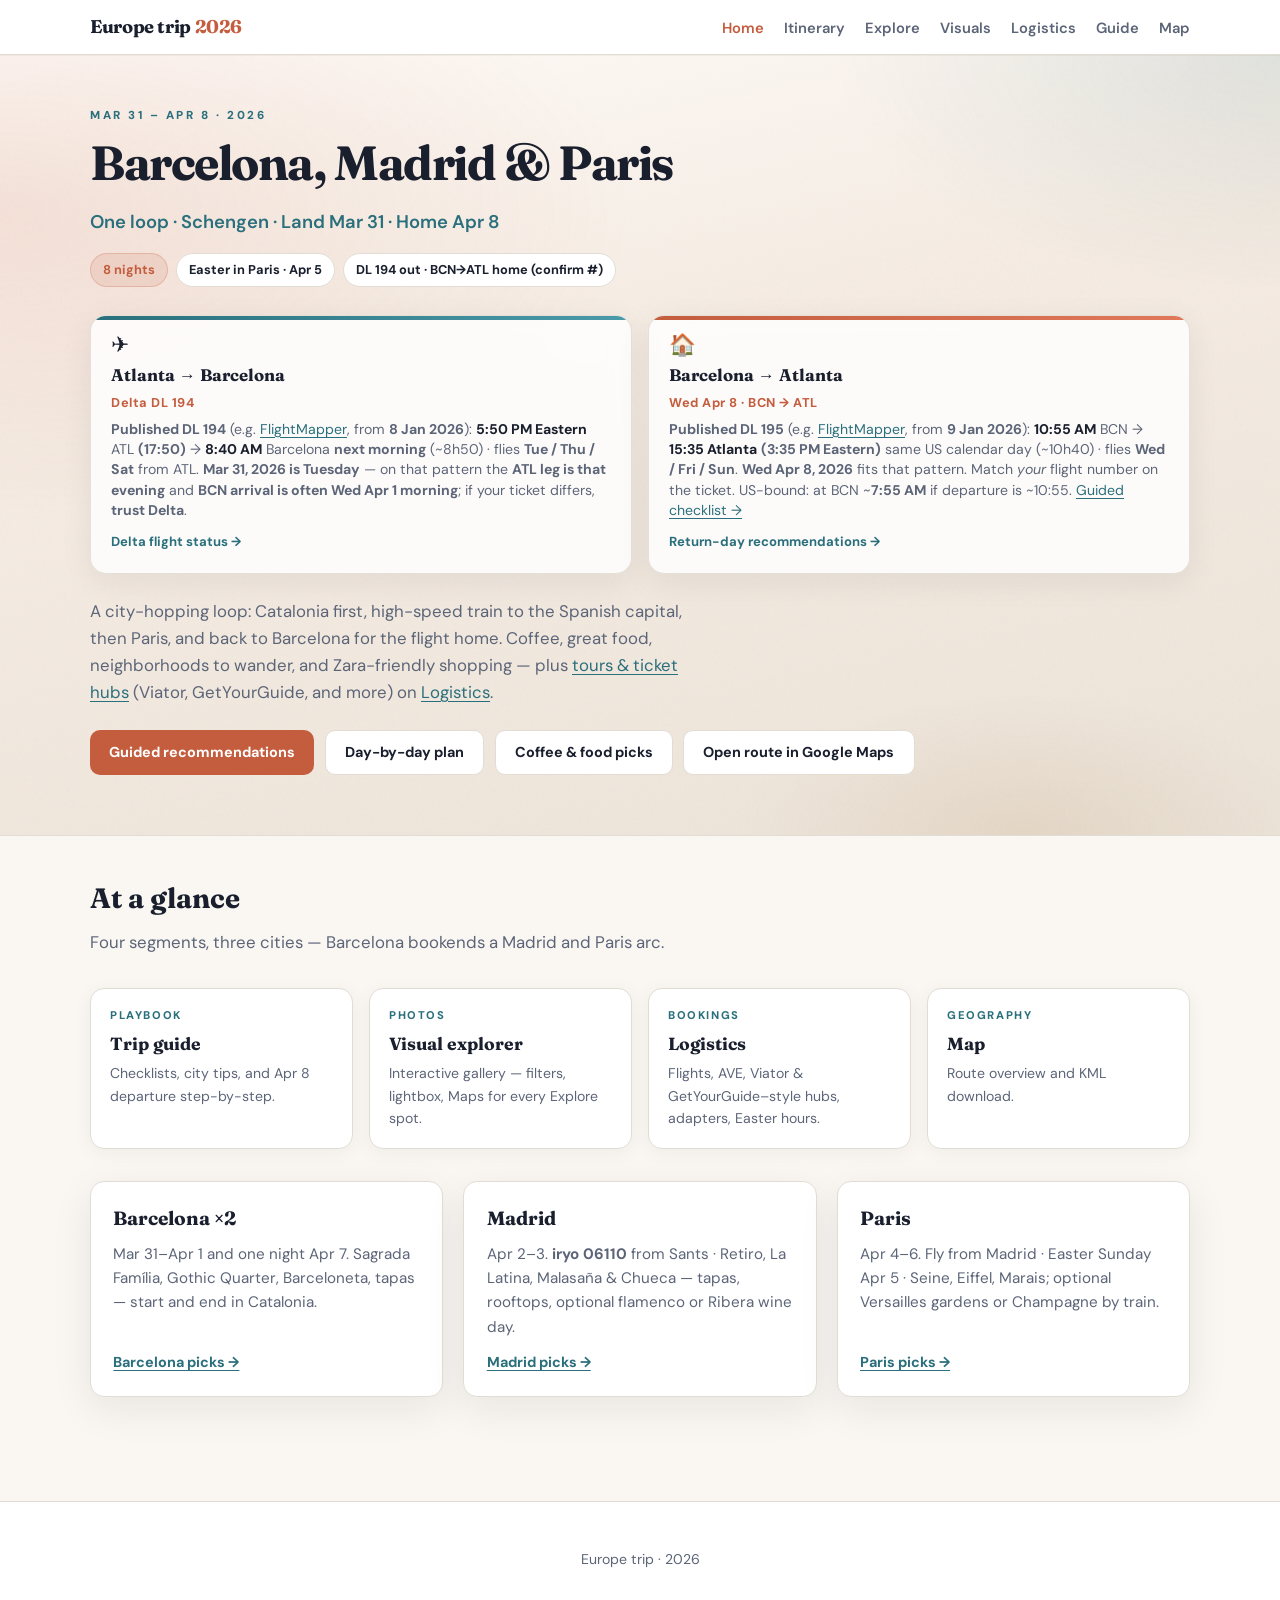
==== commit 9ecd719b: "Publish site updates: neutral branding, remove Telugu and Google Stitch, drop design export. Made-wi" ====
--- a/public/index.html
+++ b/public/index.html
@@ -3,17 +3,19 @@
 <head>
   <meta charset="UTF-8" />
   <meta name="viewport" content="width=device-width, initial-scale=1" />
-  <meta name="description" content="Srikar &amp; Manasa — Barcelona, Madrid &amp; Paris — Mar 31–Apr 8. Itinerary, spots, and logistics." />
-  <title>Srikar &amp; Manasa trip — Barcelona · Madrid · Paris</title>
+  <meta name="description" content="Barcelona, Madrid &amp; Paris — Mar 31–Apr 8. Itinerary, spots, and logistics." />
+  <title>Europe trip — Barcelona · Madrid · Paris</title>
   <link rel="preconnect" href="https://fonts.googleapis.com" />
   <link rel="preconnect" href="https://fonts.gstatic.com" crossorigin />
   <link href="https://fonts.googleapis.com/css2?family=DM+Sans:ital,opsz,wght@0,9..40,400;0,9..40,600;0,9..40,700&family=Fraunces:opsz,wght@9..144,600;9..144,700&display=swap" rel="stylesheet" />
   <link rel="stylesheet" href="css/main.css" />
 </head>
 <body>
+  <script src="js/auth-config.js"></script>
+  <script src="js/site-gate.js"></script>
   <header class="site-header">
     <div class="site-header__inner">
-      <a class="logo" href="index.html">Srikar &amp; Manasa trip <span>2026</span></a>
+      <a class="logo" href="index.html">Europe trip <span>2026</span></a>
       <button type="button" class="nav-toggle" aria-expanded="false" aria-controls="site-nav">Menu</button>
       <nav class="site-nav" id="site-nav" aria-label="Main">
         <ul>
@@ -26,10 +28,6 @@
           <li><a href="map.html">Map</a></li>
         </ul>
       </nav>
-      <div class="site-translate" title="Translate this site — English or Telugu (తెలుగు)">
-        <span class="site-translate__label notranslate">తెలుగు</span>
-        <div id="google_translate_element"></div>
-      </div>
     </div>
   </header>
 
@@ -116,40 +114,14 @@
           <a class="card__link" href="explore.html#paris">Paris picks →</a>
         </article>
       </div>
-
-      <section class="stitch-panel" id="stitch" aria-labelledby="stitch-heading">
-        <h2 class="section-title" id="stitch-heading">Google Stitch</h2>
-        <p class="section-lead stitch-panel__lead">
-          Optional: Google’s AI UI design tool (Labs). We try to embed it below; many browsers block iframes from Google — if the frame is empty or shows an error, use <strong>Open Stitch</strong>.
-        </p>
-        <div class="stitch-panel__chrome" aria-hidden="true">
-          <span class="stitch-panel__dots"><i></i><i></i><i></i></span>
-          <span class="stitch-panel__url">stitch.withgoogle.com</span>
-        </div>
-        <div class="stitch-panel__frame">
-          <iframe
-            class="stitch-panel__iframe"
-            title="Google Stitch"
-            src="https://stitch.withgoogle.com/"
-            loading="lazy"
-            referrerpolicy="no-referrer-when-downgrade"
-            allow="clipboard-write; fullscreen"
-          ></iframe>
-        </div>
-        <div class="stitch-panel__actions">
-          <a class="btn btn--primary" href="https://stitch.withgoogle.com/" target="_blank" rel="noopener">Open Stitch in a new tab</a>
-          <a class="btn btn--ghost" href="https://stitch.withgoogle.com/docs/mcp/guide/" target="_blank" rel="noopener">Stitch MCP for Cursor →</a>
-        </div>
-      </section>
     </div>
   </main>
 
   <footer class="site-footer">
     <div class="wrap">
-      <p>Private trip site · Not for publication · <span id="js-year"></span></p>
+      <p>Europe trip · <span id="js-year"></span></p>
     </div>
   </footer>
-  <script src="js/translator.js"></script>
   <script src="js/main.js"></script>
 </body>
 </html>
--- a/public/css/main.css
+++ b/public/css/main.css
@@ -28,7 +28,6 @@
 
 body {
   margin: 0;
-  top: 0 !important; /* offset Google Translate top bar */
   font-family: var(--font);
   font-size: 1.05rem;
   line-height: 1.6;
@@ -966,141 +965,9 @@
   color: var(--ink);
 }
 
-/* Google Translate — Telugu (header) */
-.site-translate {
-  display: flex;
-  align-items: center;
-  gap: 0.45rem;
-  flex-shrink: 0;
-}
-
-.site-translate__label {
-  font-size: 0.8rem;
-  font-weight: 700;
-  color: var(--muted);
-  white-space: nowrap;
-}
-
-.site-translate__fallback {
-  font-size: 0.75rem;
-  color: var(--muted);
-  max-width: 10rem;
-  line-height: 1.3;
-}
-
-#google_translate_element {
-  font-size: 0;
-}
-
-#google_translate_element .goog-te-gadget {
-  font-family: var(--font) !important;
-}
-
-#google_translate_element .goog-te-gadget-simple {
-  background-color: var(--bg) !important;
-  border: 1px solid var(--line) !important;
-  border-radius: 8px !important;
-  padding: 0.2rem 0.35rem !important;
-}
-
-#google_translate_element .goog-te-gadget-icon {
-  display: none;
-}
-
-body > .skiptranslate,
-iframe.skiptranslate {
-  display: none !important;
-}
-
 @media (max-width: 768px) {
-  .site-translate {
-    width: 100%;
-    justify-content: flex-end;
-    order: 4;
-  }
-
   .site-header__inner {
     flex-wrap: wrap;
-  }
-}
-
-/* Google Stitch embed panel (home) */
-.stitch-panel {
-  margin-top: 3rem;
-  padding-top: 2rem;
-  border-top: 1px solid var(--line);
-}
-
-.stitch-panel__lead {
-  margin-bottom: 1rem;
-  max-width: 42rem;
-}
-
-.stitch-panel__chrome {
-  display: flex;
-  align-items: center;
-  gap: 0.65rem;
-  padding: 0.45rem 0.75rem;
-  background: var(--ink);
-  color: rgba(255, 255, 255, 0.85);
-  border-radius: 12px 12px 0 0;
-  font-size: 0.72rem;
-  font-weight: 600;
-  letter-spacing: 0.04em;
-}
-
-.stitch-panel__dots {
-  display: flex;
-  gap: 0.35rem;
-}
-
-.stitch-panel__dots i {
-  width: 9px;
-  height: 9px;
-  border-radius: 50%;
-  background: rgba(255, 255, 255, 0.35);
-}
-
-.stitch-panel__url {
-  flex: 1;
-  text-align: center;
-  font-family: ui-monospace, monospace;
-  font-weight: 500;
-  opacity: 0.9;
-}
-
-.stitch-panel__frame {
-  position: relative;
-  width: 100%;
-  border: 1px solid var(--line);
-  border-top: none;
-  border-radius: 0 0 16px 16px;
-  overflow: hidden;
-  background: var(--bg-card);
-  box-shadow: var(--shadow);
-}
-
-.stitch-panel__iframe {
-  display: block;
-  width: 100%;
-  min-height: min(70vh, 640px);
-  height: 640px;
-  border: 0;
-  background: #fff;
-}
-
-.stitch-panel__actions {
-  display: flex;
-  flex-wrap: wrap;
-  gap: 0.65rem;
-  margin-top: 1rem;
-  align-items: center;
-}
-
-@media (max-width: 768px) {
-  .stitch-panel__iframe {
-    height: 420px;
-    min-height: 50vh;
   }
 }
 
@@ -1108,9 +975,7 @@
   .site-header,
   .nav-toggle,
   .btn-row,
-  .site-footer,
-  .site-translate,
-  .stitch-panel {
+  .site-footer {
     display: none !important;
   }
   body {
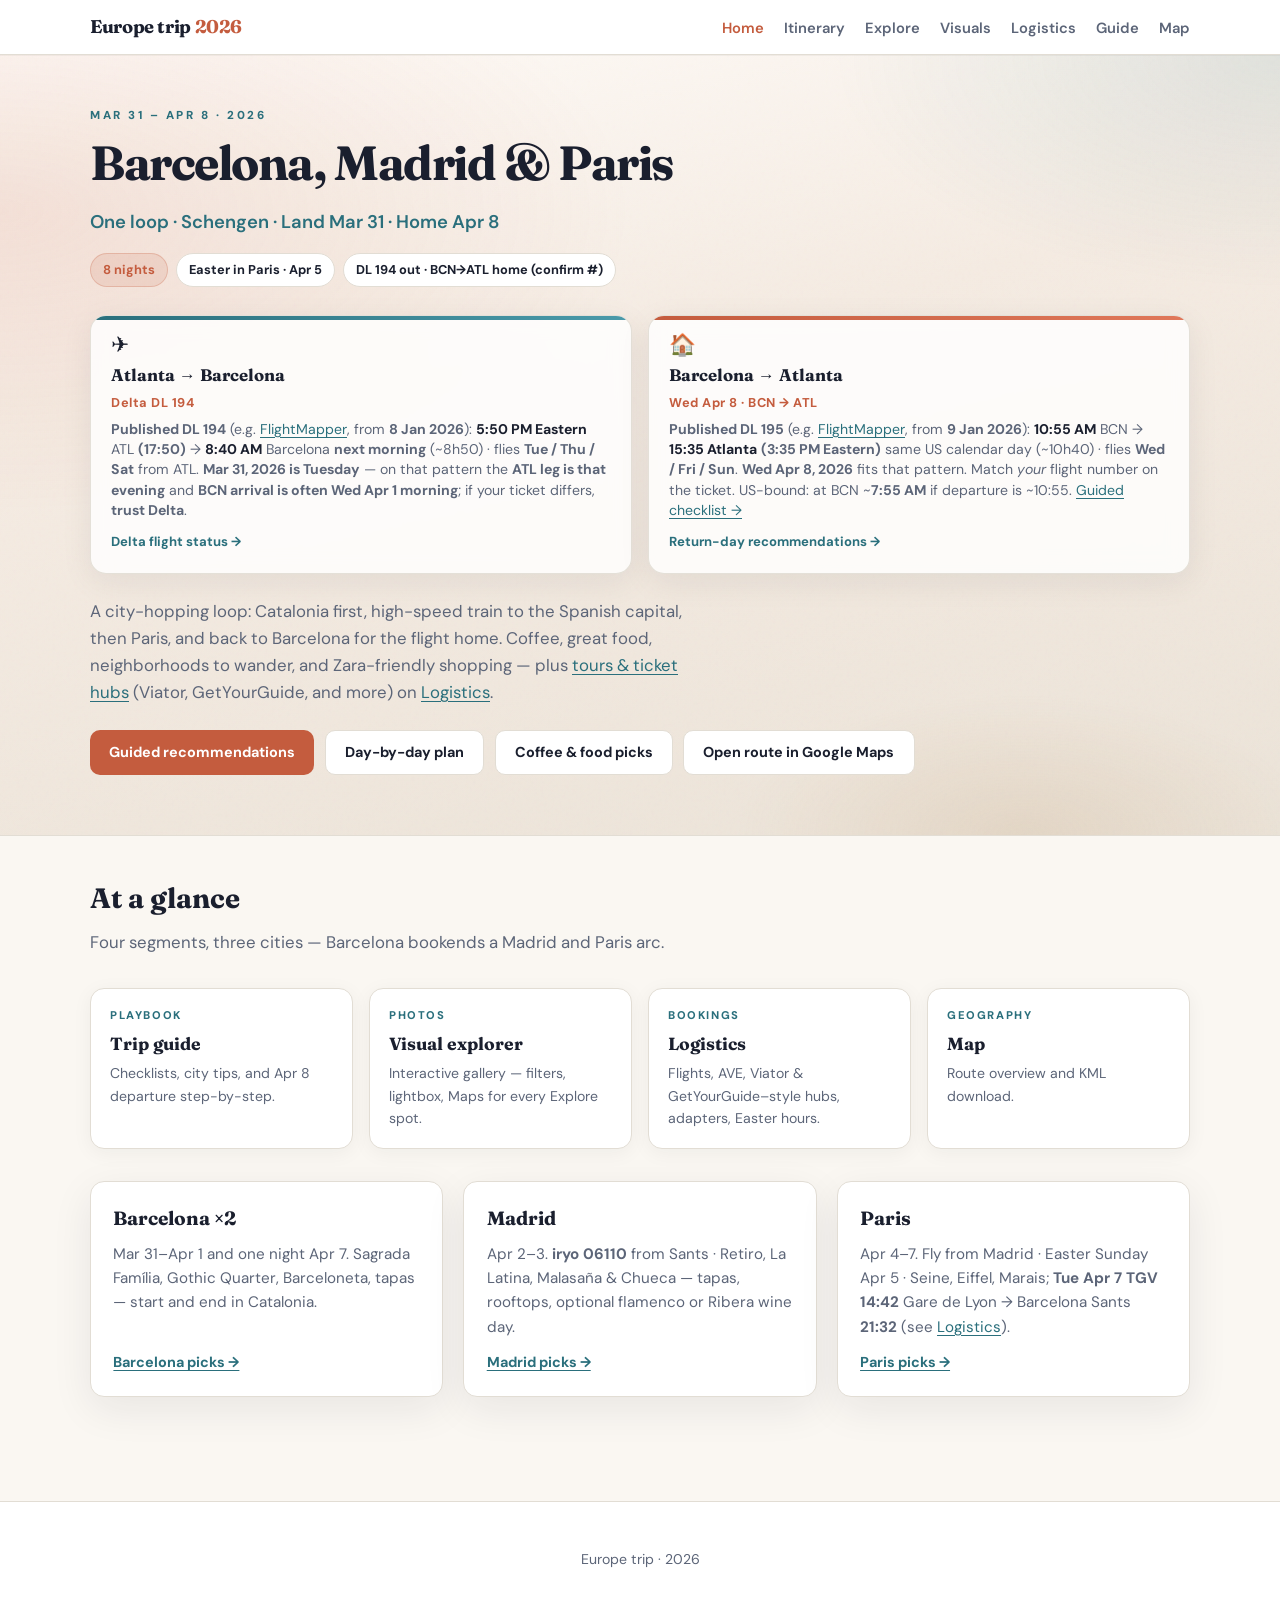
==== commit 97c75ef5: "Log confirmed TGV Paris–Barcelona: INOUI 9715, Apr 7 14:42–21:32 Lyon–Sants. Made-with: Cursor" ====
--- a/public/index.html
+++ b/public/index.html
@@ -110,7 +110,7 @@
         </article>
         <article class="card">
           <h3>Paris</h3>
-          <p>Apr 4–6. Fly from Madrid · Easter Sunday Apr 5 · Seine, Eiffel, Marais; optional Versailles gardens or Champagne by train.</p>
+          <p>Apr 4–7. Fly from Madrid · Easter Sunday Apr 5 · Seine, Eiffel, Marais; <strong>Tue Apr 7</strong> <strong>TGV</strong> <strong>14:42</strong> Gare de Lyon → Barcelona Sants <strong>21:32</strong> (see <a href="logistics.html#trains-paris-bcn">Logistics</a>).</p>
           <a class="card__link" href="explore.html#paris">Paris picks →</a>
         </article>
       </div>
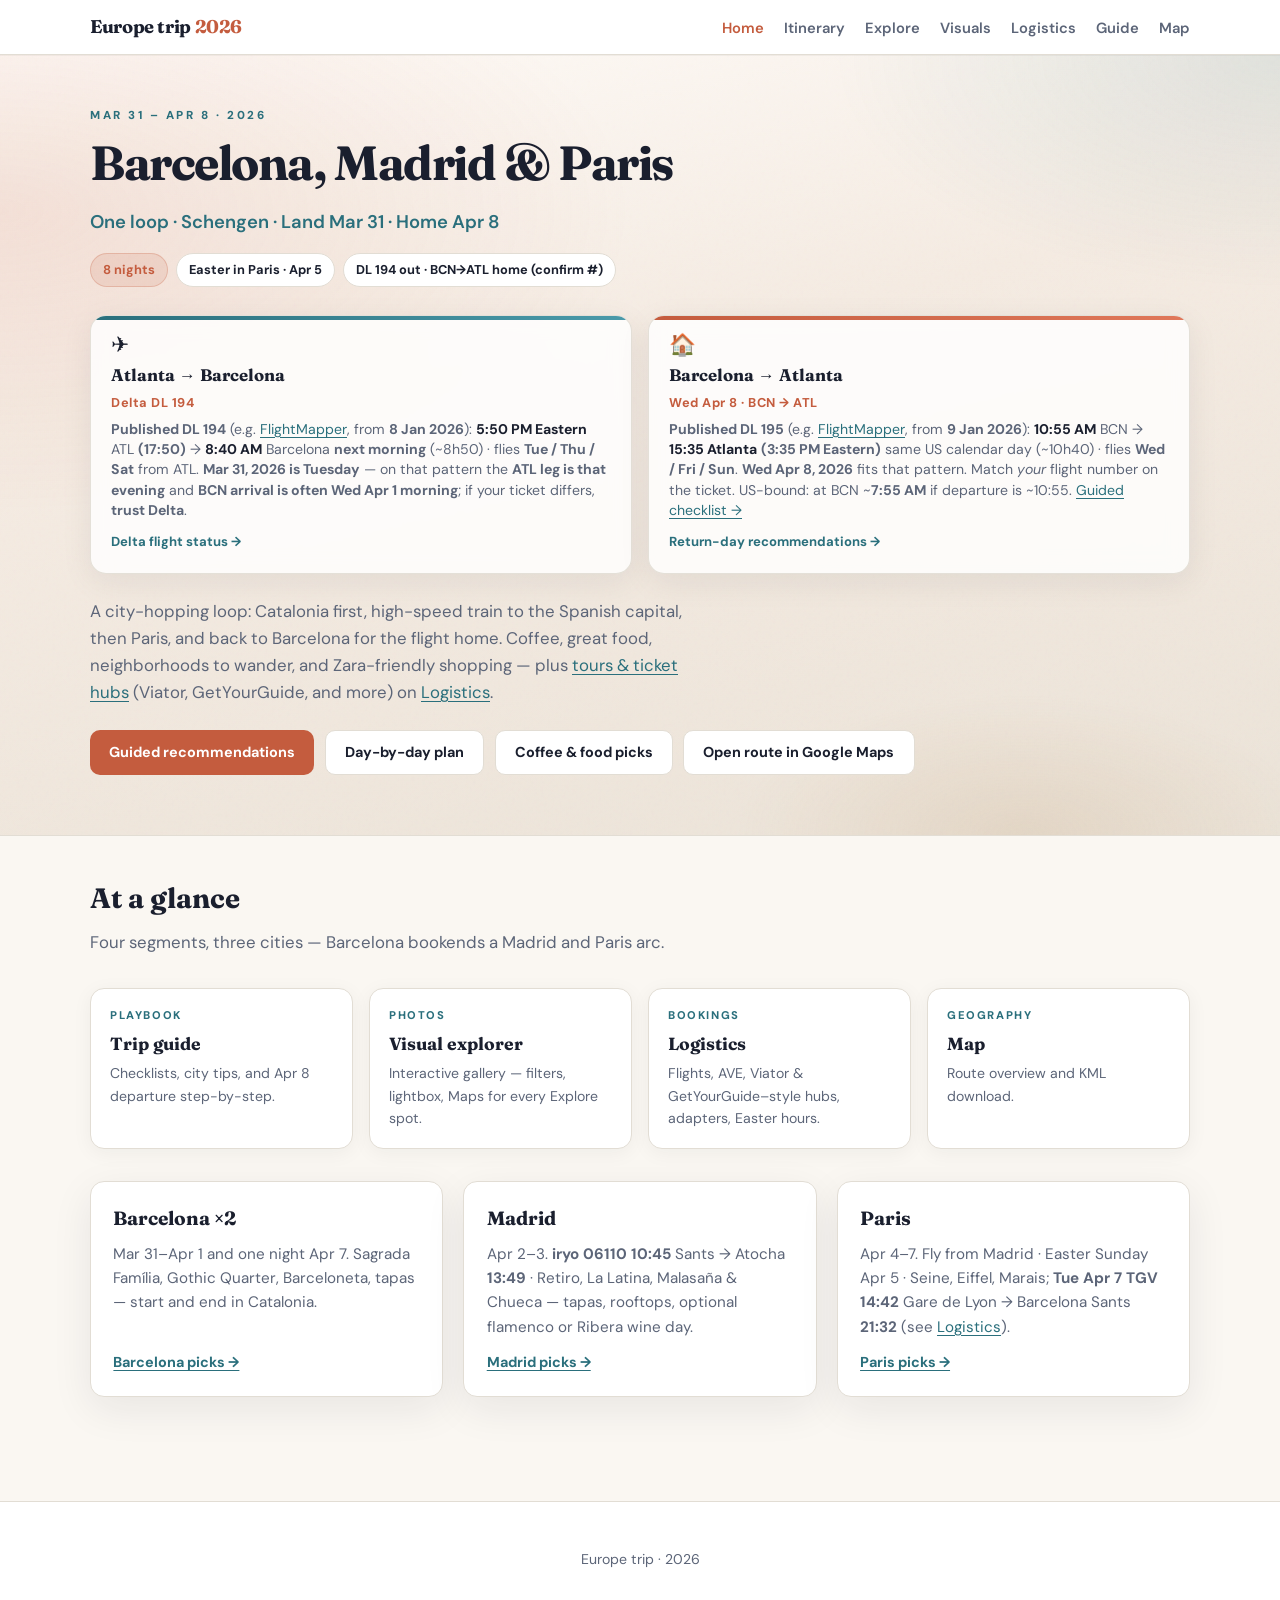
==== commit 29cba006: "Log confirmed iryo BCN–MAD: 06110, Apr 2 10:45 Sants–13:49 Atocha. Made-with: Cursor" ====
--- a/public/index.html
+++ b/public/index.html
@@ -105,7 +105,7 @@
         </article>
         <article class="card">
           <h3>Madrid</h3>
-          <p>Apr 2–3. <strong>iryo 06110</strong> from Sants · Retiro, La Latina, Malasaña &amp; Chueca — tapas, rooftops, optional flamenco or Ribera wine day.</p>
+          <p>Apr 2–3. <strong>iryo 06110</strong> <strong>10:45</strong> Sants → Atocha <strong>13:49</strong> · Retiro, La Latina, Malasaña &amp; Chueca — tapas, rooftops, optional flamenco or Ribera wine day.</p>
           <a class="card__link" href="explore.html#madrid">Madrid picks →</a>
         </article>
         <article class="card">
